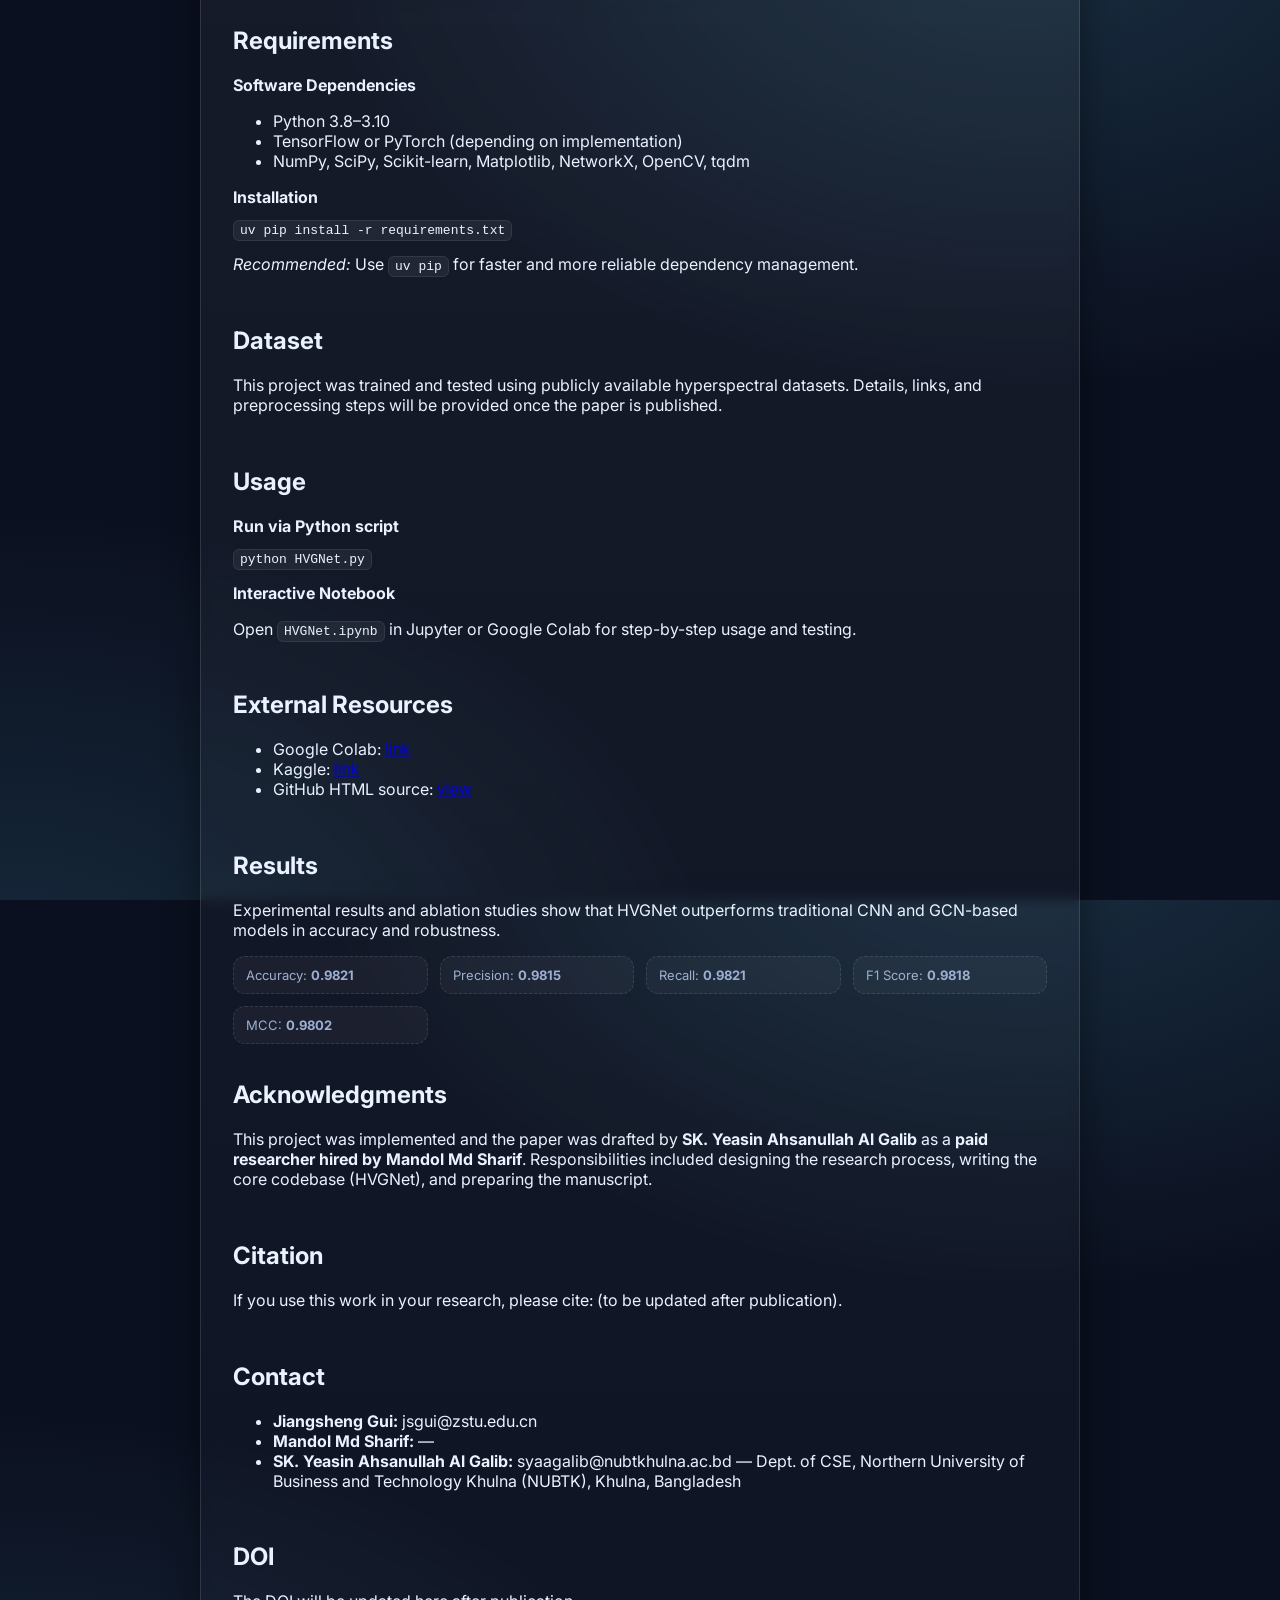
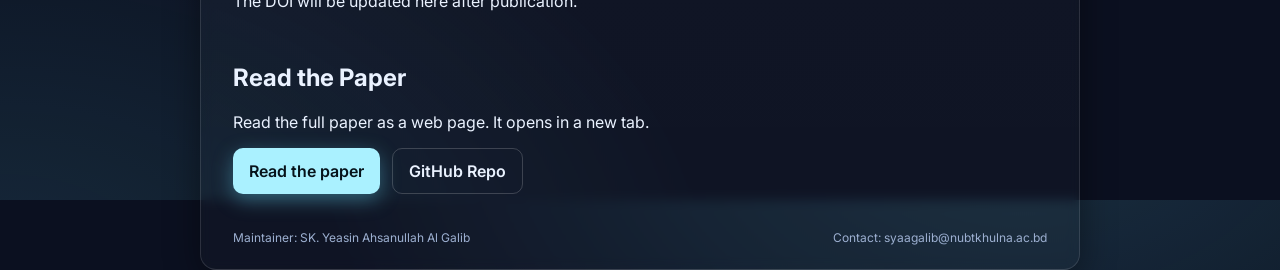
==== docs/index.html @ 442406d8 "Refactor code structure for improved readability and maintainability" ====
<!doctype html>
<html lang="en">
<head>
<meta charset="utf-8" />
<meta name="viewport" content="width=device-width, initial-scale=1" />
<title>HVGNet Paper</title>
<link rel="preconnect" href="https://fonts.googleapis.com">
<link rel="preconnect" href="https://fonts.gstatic.com" crossorigin>
<link href="https://fonts.googleapis.com/css2?family=Inter:wght@400;600;700&display=swap" rel="stylesheet">
<style>
  :root{--bg:#0b1020;--card:#121a33;--accent:#6ae3ff;--text:#eaf2ff;--muted:#9db0d1}
  *{box-sizing:border-box}
  html,body{height:100%}
  body{margin:0;font-family:Inter,system-ui,-apple-system,Segoe UI,Roboto,Ubuntu,Cantarell,Noto Sans,sans-serif;background:radial-gradient(1200px 800px at 80% -10%, rgba(106,227,255,.15), transparent 60%), radial-gradient(1200px 800px at 0% 110%, rgba(106,227,255,.12), transparent 60%), var(--bg);color:var(--text);display:flex;align-items:center;justify-content:center;padding:24px}
  .card{max-width:880px;width:100%;background:linear-gradient(180deg, rgba(255,255,255,.06), rgba(255,255,255,.02));border:1px solid rgba(255,255,255,.12);border-radius:16px;backdrop-filter:blur(6px);box-shadow:0 10px 35px rgba(0,0,0,.4);overflow:hidden}
  .header{padding:32px 32px 16px;border-bottom:1px solid rgba(255,255,255,.08)}
  h1{margin:0 0 8px;font-size:28px;letter-spacing:.2px}
  .subtitle{margin:0;color:var(--muted);font-size:14px}
  .content{padding:24px 32px;display:grid;gap:16px}
  .metrics{display:grid;grid-template-columns:repeat(auto-fit,minmax(160px,1fr));gap:12px}
  .pill{padding:10px 12px;border-radius:12px;background:rgba(255,255,255,.04);border:1px dashed rgba(255,255,255,.12);font-size:13px;color:var(--muted)}
  .cta-row{display:flex;gap:12px;flex-wrap:wrap;margin-top:8px}
  .btn{appearance:none;border:0;border-radius:10px;padding:12px 16px;font-weight:600;color:#06121a;background:#aaf1ff;box-shadow:0 6px 20px rgba(106,227,255,.35);cursor:pointer;text-decoration:none;display:inline-flex;align-items:center;gap:8px}
  .btn:hover{transform:translateY(-1px)}
  .btn.secondary{background:transparent;color:var(--text);border:1px solid rgba(255,255,255,.18);box-shadow:none}
  .foot{padding:12px 32px 24px;color:var(--muted);font-size:12px;display:flex;justify-content:space-between;gap:12px;flex-wrap:wrap}
  code{background:rgba(255,255,255,.06);padding:2px 6px;border-radius:6px;border:1px solid rgba(255,255,255,.08)}
</style>
</head>
<body>
  <main class="card">
    <div class="header">
      <h1>HVGNet: Hybrid Vision‑Graph Network</h1>
      <p class="subtitle">Hyperspectral Image Classification in Crop Disease Detection</p>
    </div>
    <div class="content">
      <div class="metrics">
        <div class="pill">Accuracy: <strong>0.9821</strong></div>
        <div class="pill">F1 Score: <strong>0.9818</strong></div>
        <div class="pill">MCC: <strong>0.9802</strong></div>
      </div>

      <section>
        <h2>About</h2>
        <p>This site accompanies the article: <em>"A Novel Hybrid Vision-Graph Network (HVGNet) for Hyperspectral Image Classification in Crop Disease Detection"</em>.</p>
      </section>

      <section>
        <h2>Authors</h2>
        <ul>
          <li>Jiangsheng Gui*, Mandol Md Sharif</li>
          <li>SK. Yeasin Ahsanullah Al Galib — Code &amp; Methodology Author (paid researcher hired by Mandol Md Sharif)</li>
        </ul>
        <p><strong>School of Computer Science and Technology, Zhejiang Sci-Tech University, Hangzhou 310018, China</strong><br/>
        <em>Correspondence:</em> jsgui@zstu.edu.cn | Tel.: +86-0571-8684-3320</p>
        <p><strong>Note:</strong> The paper is currently under review. The DOI will be added here once the paper is published.</p>
      </section>

      <section>
        <h2>Project Overview</h2>
        <p>HVGNet is a <strong>novel hybrid deep learning architecture</strong> integrating:</p>
        <ul>
          <li><strong>Vision Transformers (ViT):</strong> Robust spectral-spatial feature extraction</li>
          <li><strong>Graph Neural Networks (GNN):</strong> Models non-Euclidean relationships between image regions</li>
          <li><strong>K-Nearest Neighbors (KNN):</strong> Enhanced classification</li>
        </ul>
        <p>This combination improves hyperspectral image classification accuracy for crop disease detection, contributing to agricultural remote sensing and precision farming.</p>
      </section>

      <section>
        <h2>Repository Structure</h2>
        <pre><code>├── HVGNet.py
├── HVGNet.ipynb 
└── README.md</code></pre>
      </section>

      <section>
        <h2>Requirements</h2>
        <p><strong>Software Dependencies</strong></p>
        <ul>
          <li>Python 3.8–3.10</li>
          <li>TensorFlow or PyTorch (depending on implementation)</li>
          <li>NumPy, SciPy, Scikit-learn, Matplotlib, NetworkX, OpenCV, tqdm</li>
        </ul>
        <p><strong>Installation</strong></p>
        <pre><code>uv pip install -r requirements.txt</code></pre>
        <p><em>Recommended:</em> Use <code>uv pip</code> for faster and more reliable dependency management.</p>
      </section>

      <section>
        <h2>Dataset</h2>
        <p>This project was trained and tested using publicly available hyperspectral datasets. Details, links, and preprocessing steps will be provided once the paper is published.</p>
      </section>

      <section>
        <h2>Usage</h2>
        <p><strong>Run via Python script</strong></p>
        <pre><code>python HVGNet.py</code></pre>
        <p><strong>Interactive Notebook</strong></p>
        <p>Open <code>HVGNet.ipynb</code> in Jupyter or Google Colab for step-by-step usage and testing.</p>
      </section>

      <section>
        <h2>External Resources</h2>
        <ul>
          <li>Google Colab: <a href="https://colab.research.google.com/drive/1eMvFkT8LE1niZKZAFyVDwdjwJCscsyZ8?usp=sharing" target="_blank" rel="noopener">link</a></li>
          <li>Kaggle: <a href="https://www.kaggle.com/code/syaagalib/hvgnet-for-hyperspectral-image-classification-in" target="_blank" rel="noopener">link</a></li>
          <li>GitHub HTML source: <a href="https://github.com/SYAAGalib/HVGNet-for-Hyperspectral-Image-Classification-in-Crop-Disease-Detection/blob/main/SensorMDPIformatHVGNetforHyperspectralImageCl.html" target="_blank" rel="noopener">view</a></li>
        </ul>
      </section>

      <section>
        <h2>Results</h2>
        <p>Experimental results and ablation studies show that HVGNet outperforms traditional CNN and GCN-based models in accuracy and robustness.</p>
        <div class="metrics">
          <div class="pill">Accuracy: <strong>0.9821</strong></div>
          <div class="pill">Precision: <strong>0.9815</strong></div>
          <div class="pill">Recall: <strong>0.9821</strong></div>
          <div class="pill">F1 Score: <strong>0.9818</strong></div>
          <div class="pill">MCC: <strong>0.9802</strong></div>
        </div>
      </section>

      <section>
        <h2>Acknowledgments</h2>
        <p>This project was implemented and the paper was drafted by <strong>SK. Yeasin Ahsanullah Al Galib</strong> as a <strong>paid researcher hired by Mandol Md Sharif</strong>. Responsibilities included designing the research process, writing the core codebase (HVGNet), and preparing the manuscript.</p>
      </section>

      <section>
        <h2>Citation</h2>
        <p>If you use this work in your research, please cite: (to be updated after publication).</p>
      </section>

      <section>
        <h2>Contact</h2>
        <ul>
          <li><strong>Jiangsheng Gui:</strong> jsgui@zstu.edu.cn</li>
          <li><strong>Mandol Md Sharif:</strong> —</li>
          <li><strong>SK. Yeasin Ahsanullah Al Galib:</strong> syaagalib@nubtkhulna.ac.bd — Dept. of CSE, Northern University of Business and Technology Khulna (NUBTK), Khulna, Bangladesh</li>
        </ul>
      </section>

      <section>
        <h2>DOI</h2>
        <p>The DOI will be updated here after publication.</p>
      </section>

      <section>
        <h2>Read the Paper</h2>
        <p>Read the full paper as a web page. It opens in a new tab.</p>
        <div class="cta-row">
          <a class="btn" target="_blank" rel="noopener" href="./paper.html">Read the paper</a>
          <a class="btn secondary" target="_blank" rel="noopener" href="https://github.com/SYAAGalib/HVGNet-for-Hyperspectral-Image-Classification-in-Crop-Disease-Detection">GitHub Repo</a>
        </div>
      </section>
    </div>
    <div class="foot">
      <span>Maintainer: SK. Yeasin Ahsanullah Al Galib</span>
      <span>Contact: syaagalib@nubtkhulna.ac.bd</span>
    </div>
  </main>
</body>
</html>
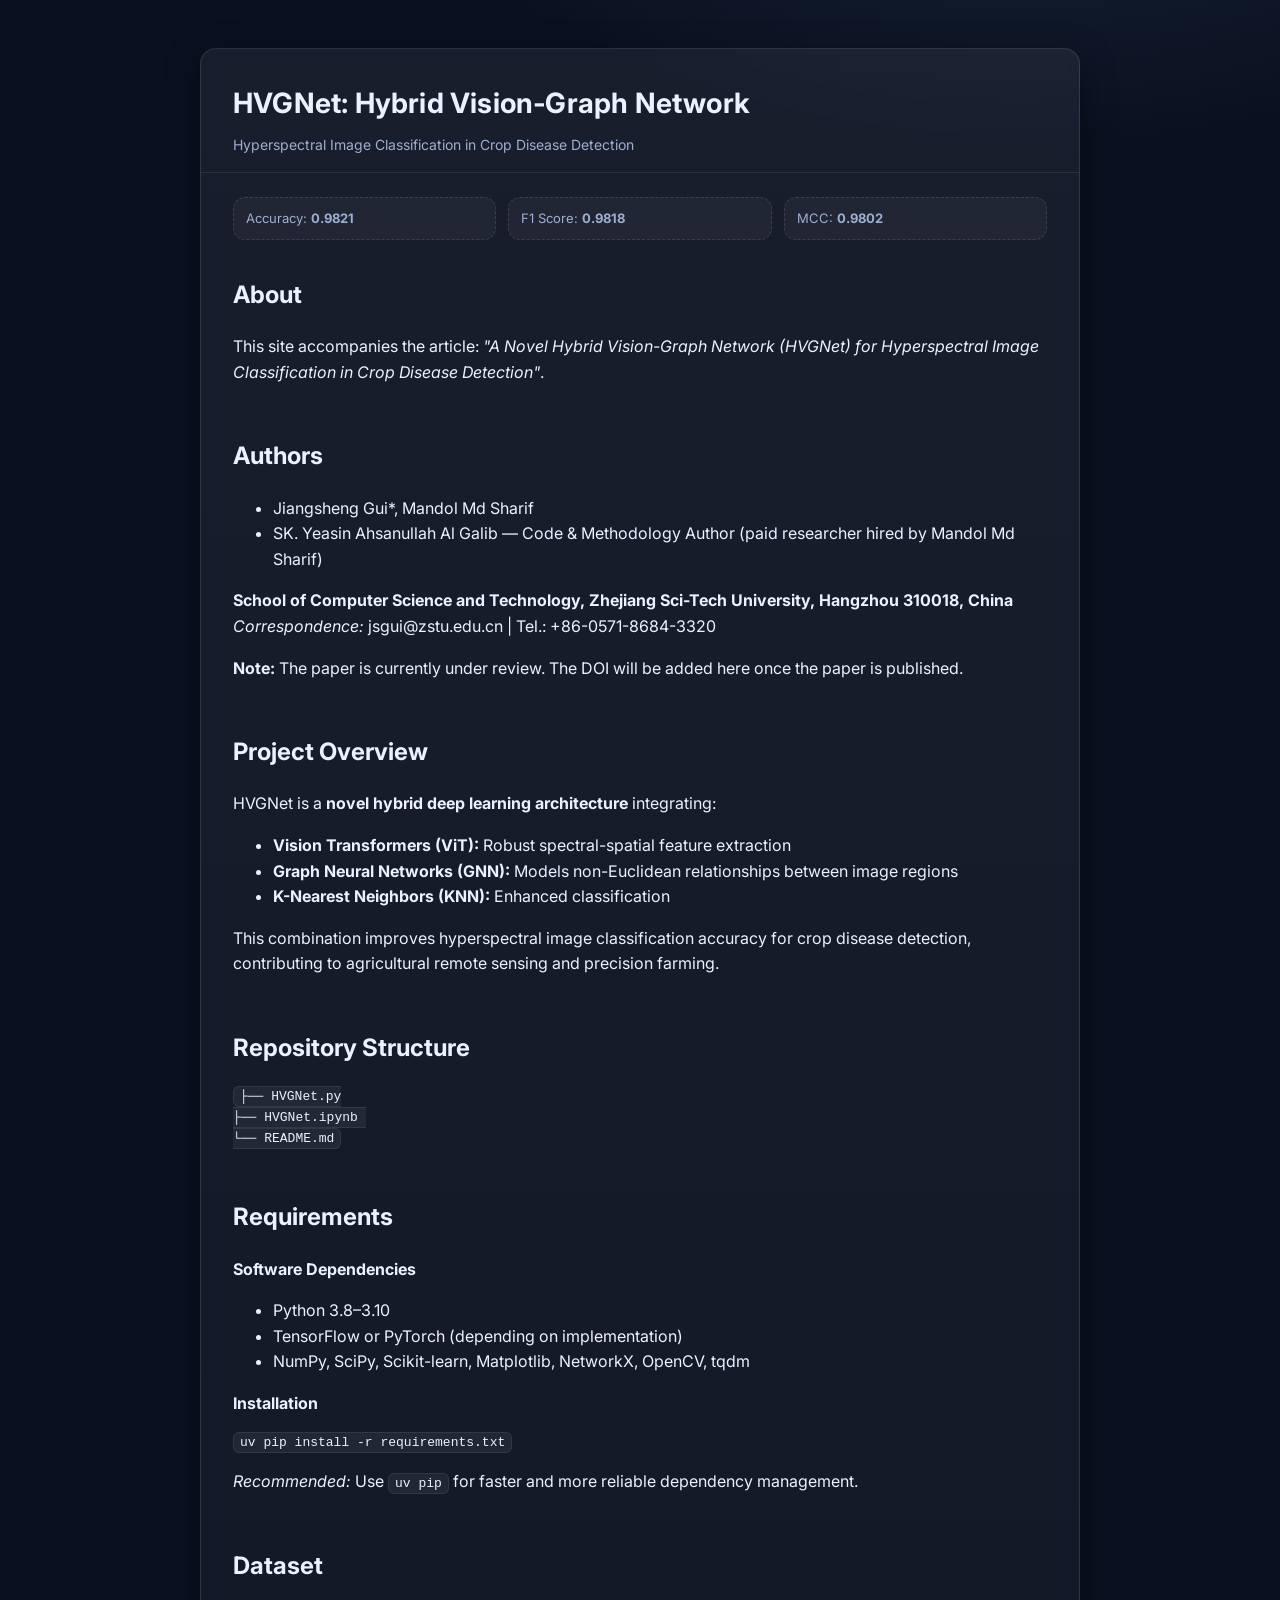
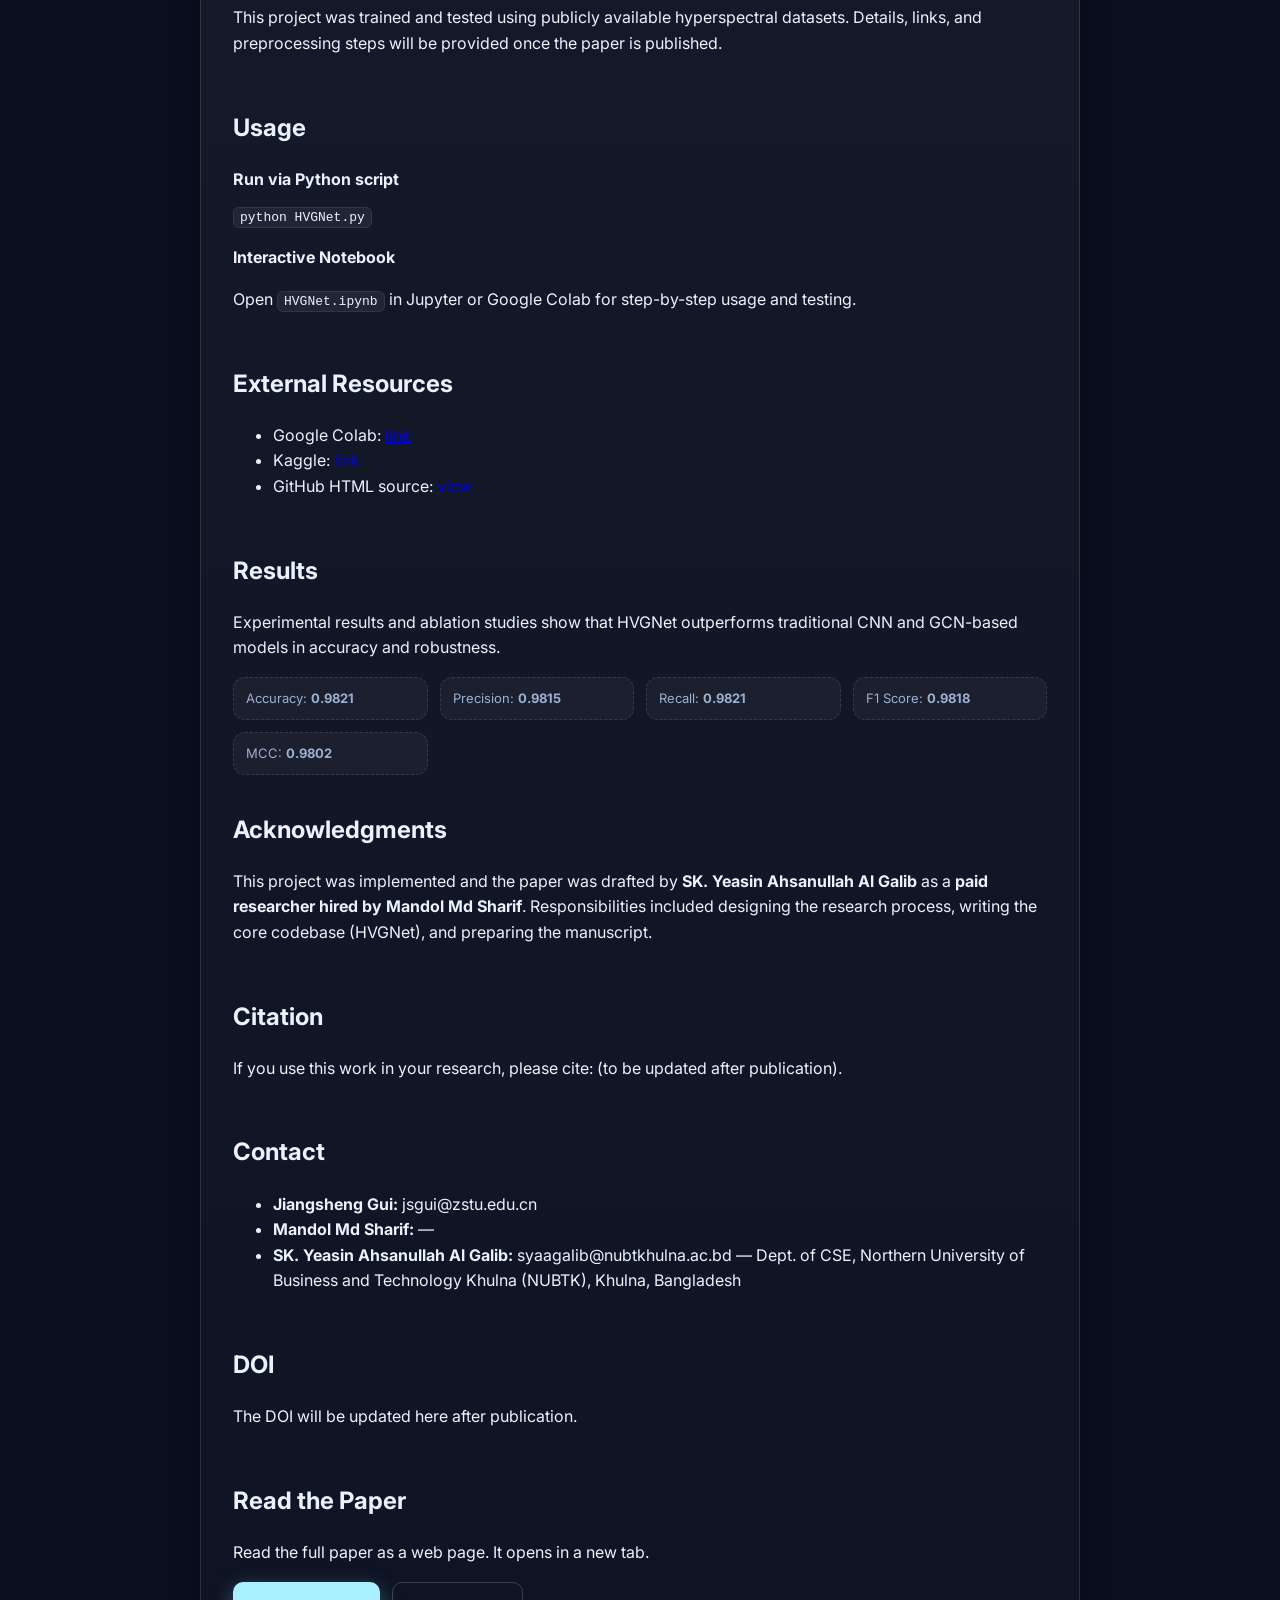
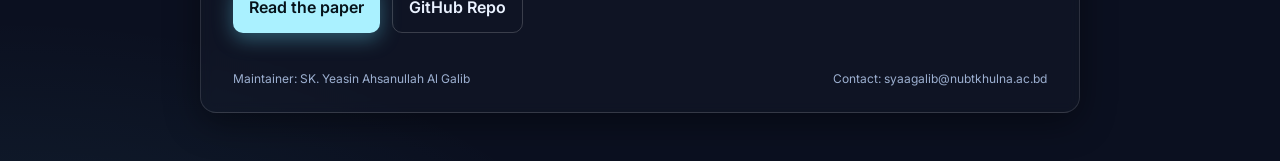
==== commit 05912a1f: "Update styles for improved layout and responsiveness in index.html" ====
--- a/docs/index.html
+++ b/docs/index.html
@@ -10,9 +10,13 @@
 <style>
   :root{--bg:#0b1020;--card:#121a33;--accent:#6ae3ff;--text:#eaf2ff;--muted:#9db0d1}
   *{box-sizing:border-box}
-  html,body{height:100%}
-  body{margin:0;font-family:Inter,system-ui,-apple-system,Segoe UI,Roboto,Ubuntu,Cantarell,Noto Sans,sans-serif;background:radial-gradient(1200px 800px at 80% -10%, rgba(106,227,255,.15), transparent 60%), radial-gradient(1200px 800px at 0% 110%, rgba(106,227,255,.12), transparent 60%), var(--bg);color:var(--text);display:flex;align-items:center;justify-content:center;padding:24px}
-  .card{max-width:880px;width:100%;background:linear-gradient(180deg, rgba(255,255,255,.06), rgba(255,255,255,.02));border:1px solid rgba(255,255,255,.12);border-radius:16px;backdrop-filter:blur(6px);box-shadow:0 10px 35px rgba(0,0,0,.4);overflow:hidden}
+  html,body{min-height:100%}
+  body{margin:0;font-family:Inter,system-ui,-apple-system,Segoe UI,Roboto,Ubuntu,Cantarell,Noto Sans,sans-serif;background:radial-gradient(1200px 800px at 80% -10%, rgba(106,227,255,.15), transparent 60%), radial-gradient(1200px 800px at 0% 110%, rgba(106,227,255,.12), transparent 60%), var(--bg);color:var(--text);display:block;padding:24px;line-height:1.6}
+  .card{max-width:880px;width:100%;margin:24px auto;background:linear-gradient(180deg, rgba(255,255,255,.06), rgba(255,255,255,.02));border:1px solid rgba(255,255,255,.12);border-radius:16px;backdrop-filter:blur(6px);box-shadow:0 10px 35px rgba(0,0,0,.4);overflow:hidden}
+  @media (max-width: 640px){
+    body{padding:12px}
+    .card{margin:12px auto}
+  }
   .header{padding:32px 32px 16px;border-bottom:1px solid rgba(255,255,255,.08)}
   h1{margin:0 0 8px;font-size:28px;letter-spacing:.2px}
   .subtitle{margin:0;color:var(--muted);font-size:14px}
